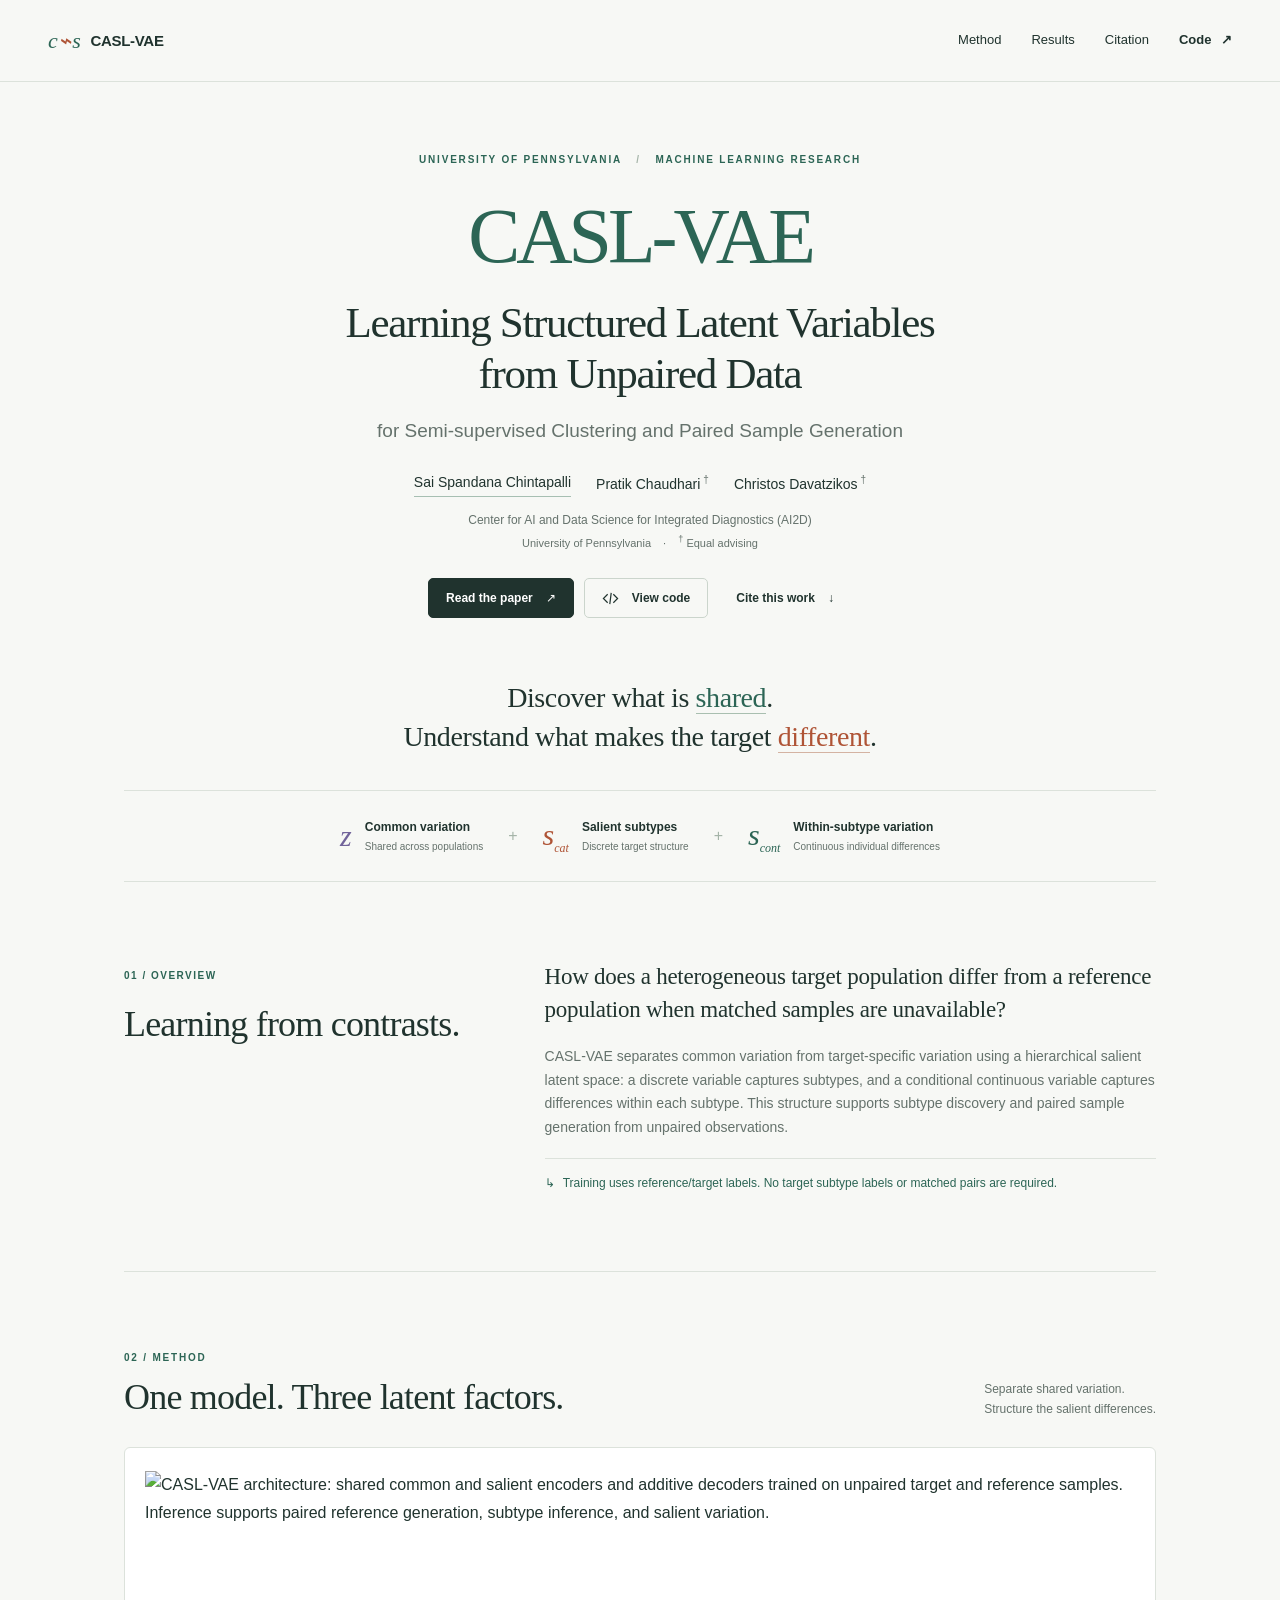
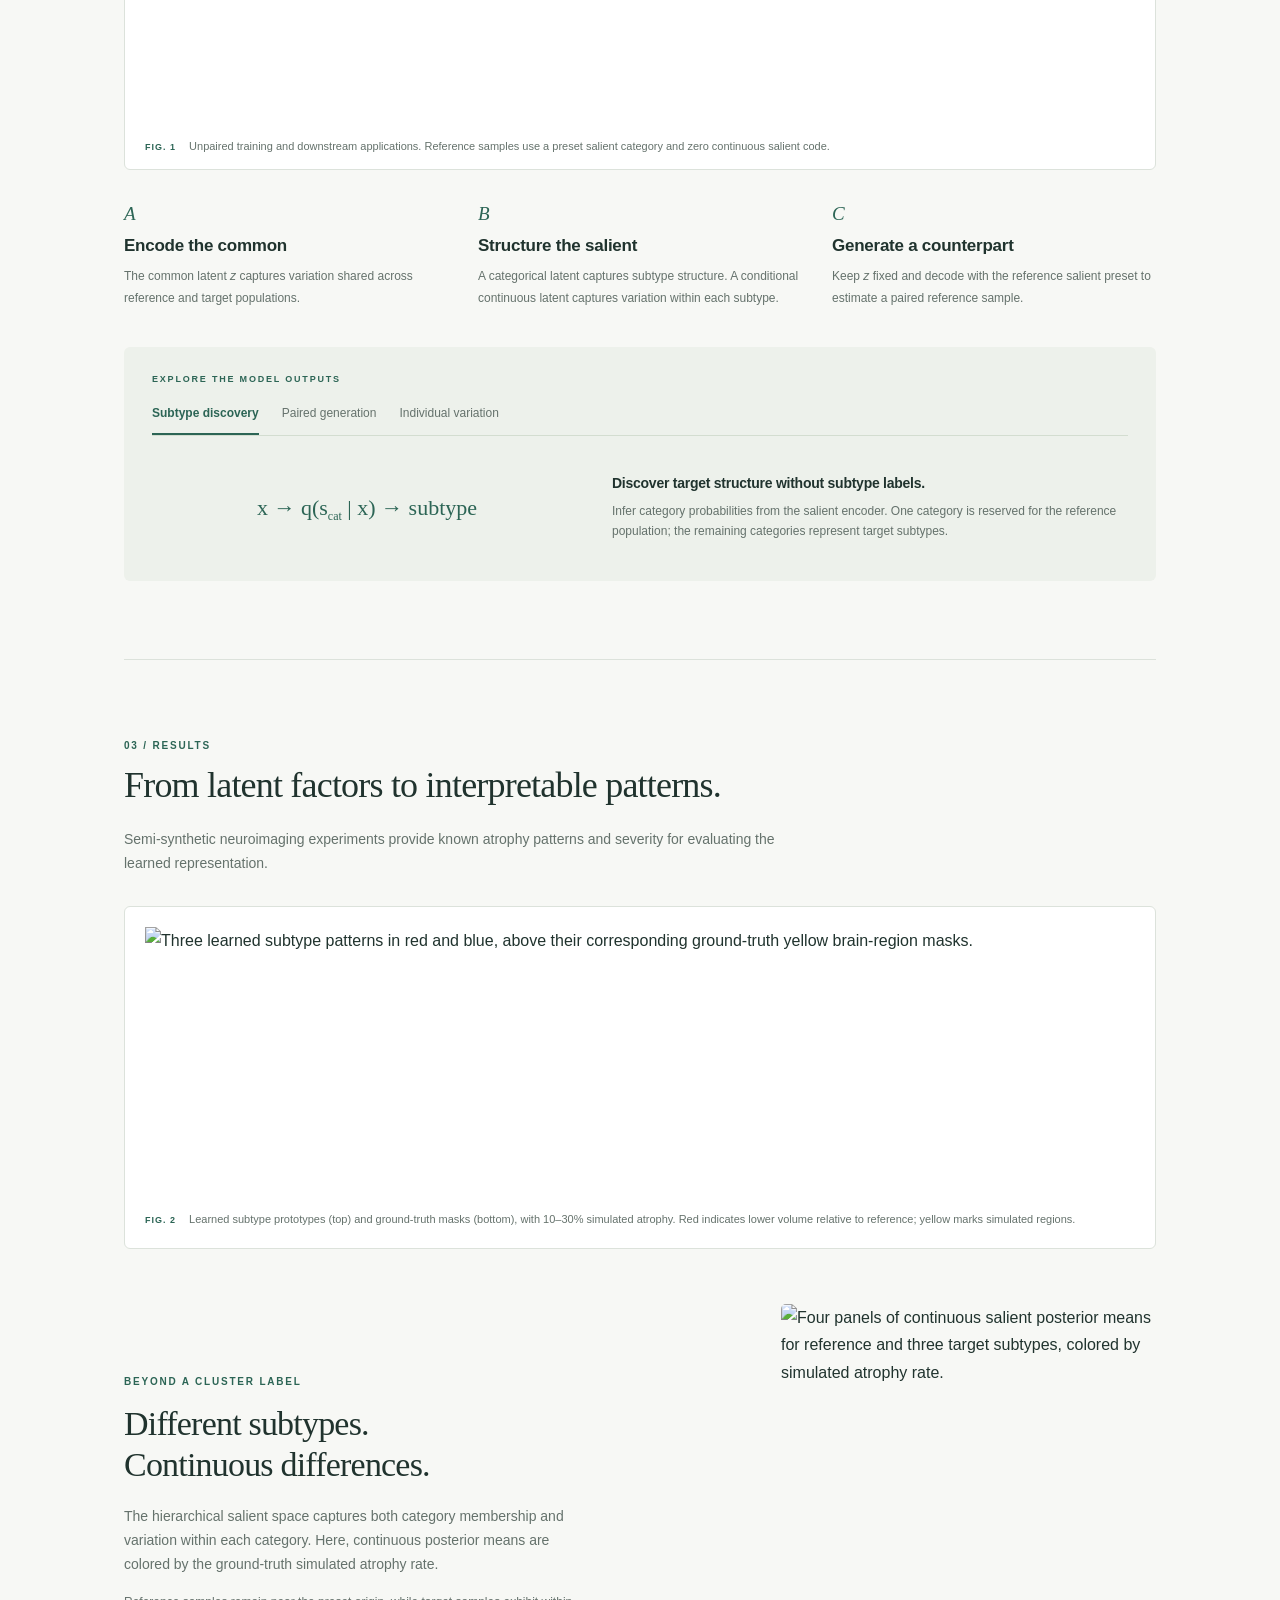
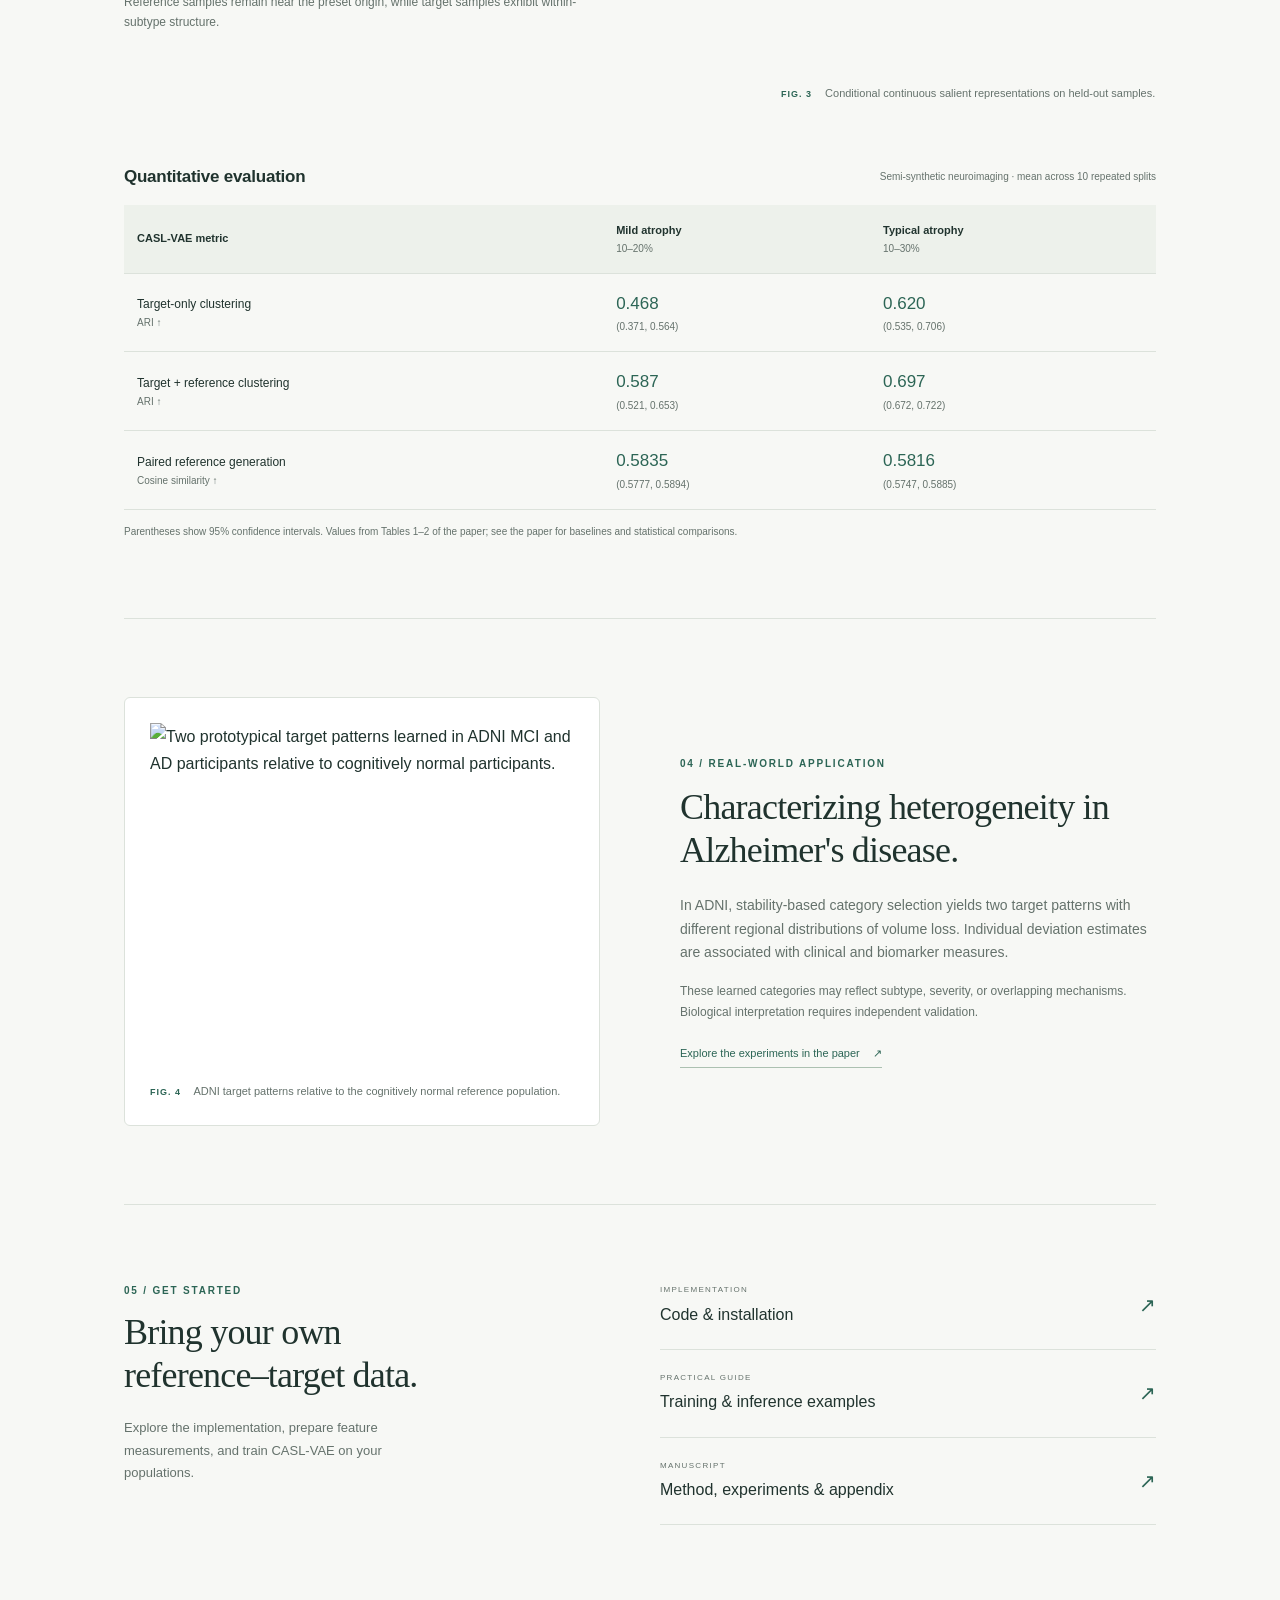
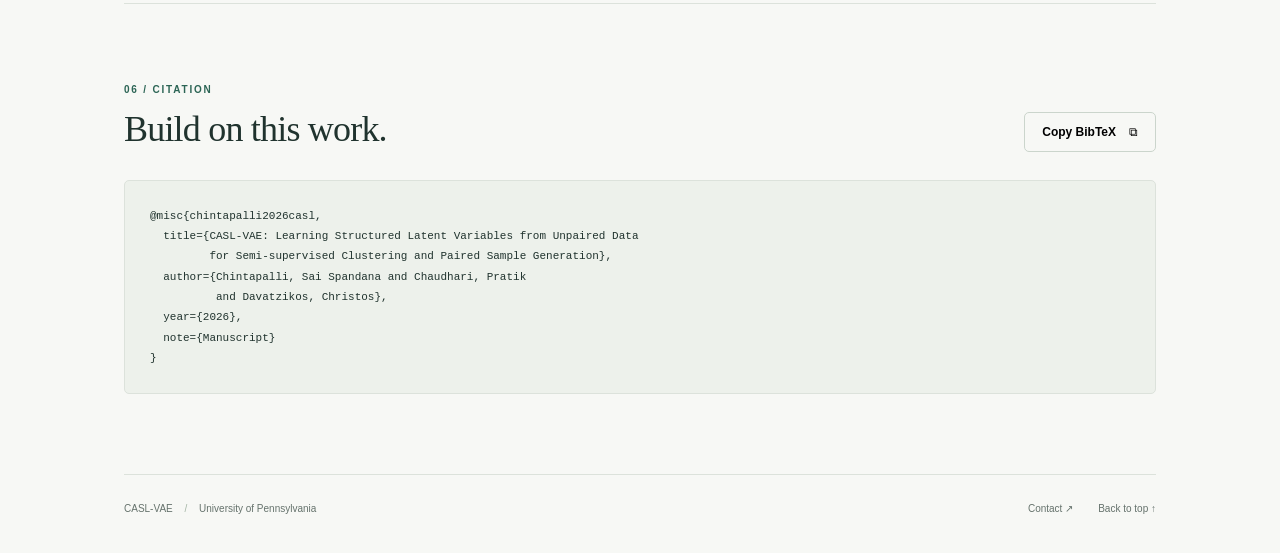
==== caslvae/index.html @ 4eabb33b "Add files via upload" ====
<!doctype html>
<html lang="en">
<head>
  <meta charset="utf-8">
  <meta name="viewport" content="width=device-width, initial-scale=1">
  <meta name="theme-color" content="#f7f8f5">
  <meta name="description" content="CASL-VAE learns common and hierarchical salient factors from unpaired reference–target data for subtype discovery and paired sample generation.">
  <title>CASL-VAE · Structured Latents from Unpaired Data</title>
  <link rel="icon" href="assets/favicon.svg" type="image/svg+xml">
  <link rel="stylesheet" href="style.css">
  <script src="script.js" defer></script>
</head>
<body>
  <a class="skip" href="#overview">Skip to research</a>
  <header class="site-header">
    <a class="wordmark" href="#top" aria-label="CASL-VAE home"><span class="mark" aria-hidden="true">c<span>⌁</span>s</span> CASL-VAE</a>
    <nav aria-label="Main navigation"><a href="#method">Method</a><a href="#results">Results</a><a href="#citation">Citation</a><a class="nav-code" href="https://github.com/SpandanaC-hub/CASLVAE">Code <span aria-hidden="true">↗</span></a></nav>
  </header>
  <main id="top">
    <section class="hero" aria-labelledby="paper-title">
      <p class="eyebrow">UNIVERSITY OF PENNSYLVANIA <span> / </span> MACHINE LEARNING RESEARCH</p>
      <h1 id="paper-title"><span class="title-name">CASL-VAE</span>Learning Structured Latent Variables<br class="wide-break"> from Unpaired Data</h1>
      <p class="subtitle">for Semi-supervised Clustering and Paired Sample Generation</p>
      <p class="authors"><a href="mailto:schinta@engineering.upenn.edu">Sai Spandana Chintapalli</a><span>Pratik Chaudhari<sup>†</sup></span><span>Christos Davatzikos<sup>†</sup></span></p>
      <p class="affiliation">Center for AI and Data Science for Integrated Diagnostics (AI2D)</p>
      <p class="advising">University of Pennsylvania <span>·</span> <sup>†</sup> Equal advising</p>
      <div class="hero-actions"><a class="button primary" href="assets/caslvae-paper.pdf">Read the paper <span aria-hidden="true">↗</span></a><a class="button" href="https://github.com/SpandanaC-hub/CASLVAE"><svg viewBox="0 0 24 24" aria-hidden="true"><path d="m8 6-6 6 6 6m8-12 6 6-6 6m-3-14-2 16"/></svg> View code</a><a class="button citation-link" href="#citation">Cite this work <span aria-hidden="true">↓</span></a></div>
      <p class="hero-takeaway">Discover what is <em>shared</em>.<br>Understand what makes the target <em>different</em>.</p>
      <div class="latent-strip" aria-label="Three complementary latent factors"><div><span class="latent-symbol common">z</span><span>Common variation<small>Shared across populations</small></span></div><span class="strip-plus" aria-hidden="true">+</span><div><span class="latent-symbol category">s<sub>cat</sub></span><span>Salient subtypes<small>Discrete target structure</small></span></div><span class="strip-plus" aria-hidden="true">+</span><div><span class="latent-symbol continuous">s<sub>cont</sub></span><span>Within-subtype variation<small>Continuous individual differences</small></span></div></div>
    </section>

    <section id="overview" class="abstract section">
      <div class="section-label"><span>01 / OVERVIEW</span><h2>Learning from contrasts.</h2></div>
      <div class="abstract-copy"><p class="lead">How does a heterogeneous target population differ from a reference population when matched samples are unavailable?</p><p>CASL-VAE separates common variation from target-specific variation using a hierarchical salient latent space: a discrete variable captures subtypes, and a conditional continuous variable captures differences within each subtype. This structure supports subtype discovery and paired sample generation from unpaired observations.</p><p class="annotation"><span aria-hidden="true">↳</span> Training uses reference/target labels. No target subtype labels or matched pairs are required.</p></div>
    </section>

    <section id="method" class="section method">
      <div class="section-heading"><div><p class="eyebrow">02 / METHOD</p><h2>One model. Three latent factors.</h2></div><p>Separate shared variation.<br>Structure the salient differences.</p></div>
      <figure class="architecture"><img src="assets/caslvae-overview.png" width="1194" height="300" alt="CASL-VAE architecture: shared common and salient encoders and additive decoders trained on unpaired target and reference samples. Inference supports paired reference generation, subtype inference, and salient variation."><figcaption><span>FIG. 1</span> Unpaired training and downstream applications. Reference samples use a preset salient category and zero continuous salient code.</figcaption></figure>
      <div class="method-details"><div><span class="mini-number">A</span><h3>Encode the common</h3><p>The common latent <i>z</i> captures variation shared across reference and target populations.</p></div><div><span class="mini-number">B</span><h3>Structure the salient</h3><p>A categorical latent captures subtype structure. A conditional continuous latent captures variation within each subtype.</p></div><div><span class="mini-number">C</span><h3>Generate a counterpart</h3><p>Keep <i>z</i> fixed and decode with the reference salient preset to estimate a paired reference sample.</p></div></div>
      <div class="applications"><p class="eyebrow">EXPLORE THE MODEL OUTPUTS</p><div class="tabs" role="tablist" aria-label="Model applications"><button id="tab-subtype" role="tab" aria-selected="true" aria-controls="application-panel" data-mode="subtype">Subtype discovery</button><button id="tab-paired" role="tab" aria-selected="false" aria-controls="application-panel" tabindex="-1" data-mode="paired">Paired generation</button><button id="tab-deviation" role="tab" aria-selected="false" aria-controls="application-panel" tabindex="-1" data-mode="deviation">Individual variation</button></div><div id="application-panel" role="tabpanel" aria-labelledby="tab-subtype" tabindex="0"><div class="application-formula" id="application-formula">x → q(s<sub>cat</sub> | x) → subtype</div><div><h3 id="application-title">Discover target structure without subtype labels.</h3><p id="application-copy">Infer category probabilities from the salient encoder. One category is reserved for the reference population; the remaining categories represent target subtypes.</p></div></div></div>
    </section>

    <section id="results" class="section results">
      <div class="section-heading"><div><p class="eyebrow">03 / RESULTS</p><h2>From latent factors to interpretable patterns.</h2></div></div>
      <p class="section-intro">Semi-synthetic neuroimaging experiments provide known atrophy patterns and severity for evaluating the learned representation.</p>
      <figure class="wide-figure"><img loading="lazy" src="assets/semi-synthetic-subtypes.png" width="1194" height="321" alt="Three learned subtype patterns in red and blue, above their corresponding ground-truth yellow brain-region masks."><figcaption><span>FIG. 2</span> Learned subtype prototypes (top) and ground-truth masks (bottom), with 10–30% simulated atrophy. Red indicates lower volume relative to reference; yellow marks simulated regions.</figcaption></figure>
      <div class="result-split"><div class="result-text"><p class="eyebrow">BEYOND A CLUSTER LABEL</p><h3>Different subtypes.<br>Continuous differences.</h3><p>The hierarchical salient space captures both category membership and variation within each category. Here, continuous posterior means are colored by the ground-truth simulated atrophy rate.</p><p class="quiet">Reference samples remain near the preset origin, while target samples exhibit within-subtype structure.</p></div><figure class="latent-figure"><img loading="lazy" src="assets/within-subtype-variation.png" width="549" height="531" alt="Four panels of continuous salient posterior means for reference and three target subtypes, colored by simulated atrophy rate."><figcaption><span>FIG. 3</span> Conditional continuous salient representations on held-out samples.</figcaption></figure></div>
      <div class="metrics-heading"><h3>Quantitative evaluation</h3><p>Semi-synthetic neuroimaging · mean across 10 repeated splits</p></div>
      <div class="table-scroll"><table><caption class="sr-only">CASL-VAE performance in the paper's semi-synthetic neuroimaging experiments</caption><thead><tr><th scope="col">CASL-VAE metric</th><th scope="col">Mild atrophy <small>10–20%</small></th><th scope="col">Typical atrophy <small>10–30%</small></th></tr></thead><tbody><tr><th scope="row">Target-only clustering <span>ARI ↑</span></th><td>0.468 <small>(0.371, 0.564)</small></td><td>0.620 <small>(0.535, 0.706)</small></td></tr><tr><th scope="row">Target + reference clustering <span>ARI ↑</span></th><td>0.587 <small>(0.521, 0.653)</small></td><td>0.697 <small>(0.672, 0.722)</small></td></tr><tr><th scope="row">Paired reference generation <span>Cosine similarity ↑</span></th><td>0.5835 <small>(0.5777, 0.5894)</small></td><td>0.5816 <small>(0.5747, 0.5885)</small></td></tr></tbody></table></div>
      <p class="table-note">Parentheses show 95% confidence intervals. Values from Tables 1–2 of the paper; see the paper for baselines and statistical comparisons.</p>
    </section>

    <section class="clinical section"><div class="clinical-visual"><figure><img loading="lazy" src="assets/adni-subtypes.png" width="495" height="399" alt="Two prototypical target patterns learned in ADNI MCI and AD participants relative to cognitively normal participants."><figcaption><span>FIG. 4</span> ADNI target patterns relative to the cognitively normal reference population.</figcaption></figure></div><div class="clinical-copy"><p class="eyebrow">04 / REAL-WORLD APPLICATION</p><h2>Characterizing heterogeneity in Alzheimer's disease.</h2><p>In ADNI, stability-based category selection yields two target patterns with different regional distributions of volume loss. Individual deviation estimates are associated with clinical and biomarker measures.</p><p class="quiet">These learned categories may reflect subtype, severity, or overlapping mechanisms. Biological interpretation requires independent validation.</p><a class="text-link" href="assets/caslvae-paper.pdf">Explore the experiments in the paper <span aria-hidden="true">↗</span></a></div></section>

    <section id="resources" class="resources section"><div><p class="eyebrow">05 / GET STARTED</p><h2>Bring your own<br>reference–target data.</h2><p>Explore the implementation, prepare feature measurements, and train CASL-VAE on your populations.</p></div><div class="resource-links"><a href="https://github.com/SpandanaC-hub/CASLVAE"><span><small>IMPLEMENTATION</small>Code & installation</span><span aria-hidden="true">↗</span></a><a href="https://github.com/SpandanaC-hub/CASLVAE/blob/main/docs/usage.md"><span><small>PRACTICAL GUIDE</small>Training & inference examples</span><span aria-hidden="true">↗</span></a><a href="assets/caslvae-paper.pdf"><span><small>MANUSCRIPT</small>Method, experiments & appendix</span><span aria-hidden="true">↗</span></a></div></section>

    <section id="citation" class="section citation"><div class="section-heading"><div><p class="eyebrow">06 / CITATION</p><h2>Build on this work.</h2></div><button type="button" class="button" id="copy-citation">Copy BibTeX <span aria-hidden="true">⧉</span></button></div><pre><code id="bibtex">@misc{chintapalli2026casl,
  title={CASL-VAE: Learning Structured Latent Variables from Unpaired Data
         for Semi-supervised Clustering and Paired Sample Generation},
  author={Chintapalli, Sai Spandana and Chaudhari, Pratik
          and Davatzikos, Christos},
  year={2026},
  note={Manuscript}
}</code></pre><p id="copy-status" class="copy-status" role="status" aria-live="polite"></p></section>
  </main>
  <footer><span>CASL-VAE <span class="footer-dot">/</span> University of Pennsylvania</span><a href="mailto:schinta@engineering.upenn.edu">Contact <span aria-hidden="true">↗</span></a><a href="#top">Back to top ↑</a></footer>
</body>
</html>
---- caslvae/style.css ----
@charset "UTF-8";
:root{--bg:#f7f8f5;--ink:#20332e;--muted:#65726c;--line:#dce2db;--teal:#2c6555;--rust:#af5436;--purple:#71639a;--white:#fff;--sans:Inter,"Segoe UI",Arial,sans-serif;--serif:Georgia,"Times New Roman",serif}
*{box-sizing:border-box}html{scroll-behavior:smooth;scroll-padding-top:85px}body{margin:0;background:var(--bg);color:var(--ink);font-family:var(--sans);font-size:16px;line-height:1.7;-webkit-font-smoothing:antialiased}a{color:inherit;text-decoration:none}a:hover{color:var(--teal)}button{font:inherit;cursor:pointer}button,a{-webkit-tap-highlight-color:transparent}a:focus-visible,button:focus-visible,[tabindex]:focus-visible{outline:3px solid var(--rust);outline-offset:5px}img{display:block;max-width:100%;height:auto}figure,p,h1,h2,h3{margin:0}main{max-width:1120px;margin:auto;padding:0 44px}.site-header{height:82px;max-width:1280px;margin:auto;padding:0 48px;display:flex;justify-content:space-between;align-items:center;border-bottom:1px solid var(--line)}.wordmark{display:flex;align-items:center;gap:10px;font-size:15px;font-weight:650;letter-spacing:-.3px}.mark{font:italic 22px var(--serif);color:var(--teal)}.mark span{color:var(--rust);padding:0 1px}.site-header nav{display:flex;gap:30px;align-items:center;font-size:13px}.nav-code{font-weight:600}.nav-code span{margin-left:6px}.hero{text-align:center;padding:70px 0 0}.eyebrow{font-size:10px;font-weight:650;letter-spacing:1.8px;line-height:1.6;color:var(--teal)}.eyebrow span{color:#a5b4a8;padding:0 10px}h1{font-family:var(--serif);font-weight:400;letter-spacing:-1.3px;line-height:1.2;font-size:43px}.title-name{display:block;font-size:78px;letter-spacing:-4px;color:var(--teal);margin:21px 0 14px}.subtitle{font-size:19px;margin:15px auto 24px;color:var(--muted);font-weight:350}.authors{display:flex;justify-content:center;gap:25px;flex-wrap:wrap;font-size:14px}.authors a{border-bottom:1px solid #a7bfb2}.authors sup{color:var(--muted);padding-left:3px;font-size:10px}.affiliation{margin-top:13px;font-size:12px;color:var(--muted)}.advising{font-size:11px;color:var(--muted);margin-top:2px}.advising span{padding:0 9px}.hero-actions{display:flex;justify-content:center;gap:10px;margin-top:26px}.button{display:inline-flex;align-items:center;justify-content:center;gap:13px;background:transparent;border:1px solid #cbd5cc;border-radius:5px;padding:10px 17px;font-size:12px;font-weight:550;line-height:1.5;transition:background .15s,transform .15s}.button:hover{background:#eaf0e9;transform:translateY(-1px)}.button.primary{background:var(--ink);color:white;border-color:var(--ink)}.button.primary:hover{background:var(--teal)}.button svg{width:17px;height:17px;fill:none;stroke:currentColor;stroke-width:1.7}.citation-link{border-color:transparent}.hero-takeaway{font:28px/1.4 var(--serif);margin-top:60px;letter-spacing:-.4px}.hero-takeaway em{font-style:normal;color:var(--teal);border-bottom:1px solid #a9bfb0}.hero-takeaway em:last-child{color:var(--rust);border-color:#d4b3a2}.latent-strip{margin-top:33px;display:flex;justify-content:center;gap:25px;padding:26px 10px;border-top:1px solid var(--line);border-bottom:1px solid var(--line)}.latent-strip>div{display:flex;align-items:center;text-align:left;gap:13px;font-size:12px;font-weight:550}.latent-strip small{display:block;color:var(--muted);font-size:10px;font-weight:400}.latent-symbol{font:italic 30px var(--serif);line-height:1.2}.latent-symbol sub{font-size:12px}.common{color:var(--purple)}.category{color:var(--rust)}.continuous{color:var(--teal)}.strip-plus{color:#a5b4a8;align-self:center;font-weight:300}.section{padding:78px 0;border-bottom:1px solid var(--line)}.abstract{display:grid;grid-template-columns:1fr 1.65fr;gap:50px}.section-label>span{font-size:10px;letter-spacing:1.5px;color:var(--teal);font-weight:650}h2{font:36px/1.2 var(--serif);letter-spacing:-.8px}.section-label h2{margin-top:16px}.abstract-copy>p{margin-bottom:18px;font-size:14px;color:var(--muted)}.abstract-copy .lead{font:23px/1.45 var(--serif);color:var(--ink);letter-spacing:-.25px}.abstract-copy .annotation{font-size:12px;margin-bottom:0;color:var(--teal);padding:14px 0 0;border-top:1px solid var(--line)}.annotation span{margin-right:5px}.section-heading{display:flex;align-items:flex-end;justify-content:space-between;gap:30px;margin-bottom:28px}.section-heading h2{margin-top:10px}.section-heading>p{font-size:12px;color:var(--muted)}.architecture{background:white;border:1px solid var(--line);padding:23px 20px 14px;border-radius:6px}.architecture img{width:100%}figcaption{font-size:11px;color:var(--muted);line-height:1.65;margin-top:17px}figcaption>span{font-size:9px;font-weight:700;letter-spacing:1px;color:var(--teal);margin-right:10px}.method-details{display:grid;grid-template-columns:repeat(3,1fr);gap:30px;padding:33px 0 38px}.mini-number{display:block;color:var(--teal);font:italic 19px var(--serif);margin-bottom:9px}h3{font-weight:550;font-size:17px;line-height:1.4;letter-spacing:-.25px}.method-details p{font-size:12px;line-height:1.8;color:var(--muted);margin-top:8px}.applications{background:#edf1eb;border-radius:6px;padding:25px 28px}.applications>.eyebrow{font-size:9px}.tabs{display:flex;gap:23px;border-bottom:1px solid #d3ddd0;margin-top:16px}.tabs button{background:none;border:0;border-bottom:2px solid transparent;font-size:12px;color:var(--muted);padding:0 0 10px}.tabs button[aria-selected=true]{border-color:var(--teal);color:var(--teal);font-weight:650}#application-panel{display:grid;grid-template-columns:1fr 1.2fr;gap:30px;align-items:center;padding-top:24px;min-height:120px}.application-formula{font:22px/1.5 var(--serif);text-align:center;color:var(--teal)}.application-formula sub{font-size:12px}#application-panel h3{font-size:14px}#application-panel p{font-size:12px;color:var(--muted);margin-top:7px}.section-intro{font-size:14px;color:var(--muted);max-width:660px;margin-top:-7px;margin-bottom:30px}.wide-figure{padding:20px;background:white;border:1px solid var(--line);border-radius:6px}.wide-figure img{width:100%}.result-split{display:grid;grid-template-columns:1fr 1fr;gap:90px;align-items:center;padding:55px 0}.result-text h3{font:34px/1.2 var(--serif);margin:14px 0 20px;letter-spacing:-.8px}.result-text p:not(.eyebrow){font-size:14px;color:var(--muted);margin-top:15px}.quiet{font-size:12px!important}.latent-figure{max-width:375px;justify-self:end}.latent-figure img{border-radius:5px}.metrics-heading{display:flex;justify-content:space-between;align-items:center;gap:20px;margin:8px 0 16px}.metrics-heading p{font-size:10px;color:var(--muted)}.table-scroll{overflow-x:auto}table{border-collapse:collapse;width:100%;font-size:13px;text-align:left;min-width:530px}th,td{padding:16px 13px;border-bottom:1px solid var(--line)}thead th{font-size:11px;font-weight:550;background:#edf1eb}th small,td small{display:block;font-size:10px;color:var(--muted);font-weight:400}tbody th{font-weight:500;font-size:12px}tbody th span{display:block;font-size:10px;color:var(--muted);font-weight:400}td{font-size:17px;color:var(--teal);font-variant-numeric:tabular-nums}.table-note{font-size:10px;color:var(--muted);margin-top:13px}.clinical{display:grid;grid-template-columns:1fr 1fr;gap:80px;align-items:center}.clinical-visual{background:white;border:1px solid var(--line);border-radius:6px;padding:25px}.clinical-visual img{width:100%}.clinical-copy h2{margin:14px 0 22px}.clinical-copy p:not(.eyebrow){font-size:14px;color:var(--muted);margin:16px 0}.text-link{display:inline-block;font-size:11px;border-bottom:1px solid #acc1b1;padding-bottom:4px;color:var(--teal);margin-top:5px}.text-link span{margin-left:10px}.resources{display:grid;grid-template-columns:1fr 1.1fr;gap:85px}.resources h2{margin:12px 0 20px}.resources p:not(.eyebrow){font-size:13px;max-width:330px;color:var(--muted)}.resource-links>a{display:flex;justify-content:space-between;align-items:center;padding:21px 0;border-bottom:1px solid var(--line);font-size:16px;transition:padding .15s}.resource-links>a:hover{padding-left:8px}.resource-links>a:first-child{padding-top:0}.resource-links small{display:block;font-size:8px;letter-spacing:1.3px;color:var(--muted);margin-bottom:4px}.resource-links>a>span:last-child{font-size:20px;color:var(--teal)}pre{white-space:pre;overflow-x:auto;background:#edf1eb;border:1px solid var(--line);border-radius:5px;padding:25px;font:11px/1.85 Consolas,monospace;margin:0}.citation .button{white-space:nowrap}.copy-status{min-height:24px;font-size:11px;color:var(--teal);margin-top:8px}.citation{padding-bottom:48px}footer{max-width:1120px;padding:25px 44px 36px;margin:auto;display:flex;gap:25px;align-items:center;color:var(--muted);font-size:10px}footer>span{margin-right:auto}.footer-dot{padding:0 9px;color:#a4b5a5}.skip{position:absolute;top:-70px;left:15px;background:var(--ink);color:white;padding:10px 15px;z-index:10}.skip:focus{top:8px}.sr-only{position:absolute;width:1px;height:1px;padding:0;margin:-1px;overflow:hidden;clip:rect(0,0,0,0);white-space:nowrap;border:0}
@media(min-width:1500px){.hero{padding-top:90px}}
@media(max-width:850px){main{padding:0 28px}.site-header{padding:0 28px}.hero{padding-top:45px}h1{font-size:35px}.title-name{font-size:67px}.subtitle{font-size:16px}.latent-strip{gap:15px}.latent-strip>div{gap:8px;font-size:11px}.latent-strip small{font-size:9px}.abstract{gap:30px;grid-template-columns:1fr 1.3fr}.section{padding:60px 0}h2{font-size:31px}.result-split{gap:40px}.clinical{gap:35px}.resources{gap:40px}.section-heading>p{display:none}.method-details{gap:20px}footer{padding-left:28px;padding-right:28px}}
@media(max-width:580px){main{padding:0 20px}.site-header{height:66px;padding:0 20px}.site-header nav{gap:18px;font-size:11px}.site-header nav a:first-child{display:none}.wordmark{font-size:13px}.hero>.eyebrow{font-size:8px;letter-spacing:1.1px}.eyebrow span{padding:0 5px}h1{font-size:29px;letter-spacing:-.7px}.wide-break{display:none}.title-name{font-size:60px;letter-spacing:-3px;margin-top:18px}.subtitle{font-size:14px;max-width:300px;margin-bottom:20px}.authors{gap:7px 16px;font-size:12px}.affiliation{font-size:10px;max-width:300px;margin:14px auto 0}.advising{font-size:10px}.hero-actions{gap:7px;flex-wrap:wrap}.button{padding:9px 12px;font-size:11px}.hero-takeaway{font-size:25px;margin-top:40px}.latent-strip{flex-direction:column;align-items:flex-start;padding:22px 25px;gap:15px}.latent-strip>div{font-size:12px;gap:15px}.latent-strip small{font-size:10px}.latent-symbol{width:49px;text-align:center}.strip-plus{display:none}.abstract,.clinical,.resources{grid-template-columns:1fr;gap:27px}.abstract-copy .lead{font-size:21px}.section{padding:46px 0}.section-label h2{margin-top:9px}h2{font-size:29px}.architecture{padding:12px}.architecture img{min-width:650px}.architecture{overflow-x:auto}.architecture figcaption{min-width:260px}.method-details{grid-template-columns:1fr;gap:23px;padding:26px 0}.method-details>div{padding-left:32px;position:relative}.mini-number{position:absolute;left:0;top:0}.method-details h3{font-size:16px}.method-details p{font-size:12px;margin-top:5px}.applications{padding:21px 17px}.tabs{gap:13px}.tabs button{font-size:10px}#application-panel{grid-template-columns:1fr;gap:20px;padding-top:20px}.application-formula{font-size:21px}.result-split{grid-template-columns:1fr;gap:25px;padding:35px 0}.latent-figure{justify-self:center;width:100%;max-width:330px}.result-text h3{font-size:30px}.metrics-heading{display:block}.metrics-heading p{margin-top:5px}.wide-figure{padding:12px}.wide-figure img{min-width:600px}.wide-figure{overflow-x:auto}.wide-figure figcaption{min-width:260px}.clinical-visual{order:2;padding:20px}.clinical-copy{order:1}.clinical-copy h2{margin-bottom:15px}.resources h2 br{display:none}.resources p:not(.eyebrow){max-width:100%}.resource-links>a{font-size:15px;padding:17px 0}.citation .section-heading{gap:10px}.citation h2{font-size:27px}pre{padding:17px;font-size:10px}footer{padding:23px 20px 30px;flex-wrap:wrap;gap:10px 25px}footer>span{flex-basis:100%}figcaption{font-size:10px}.table-note{font-size:10px}}
@media(prefers-reduced-motion:reduce){html{scroll-behavior:auto}*,*::before,*::after{transition:none!important}}
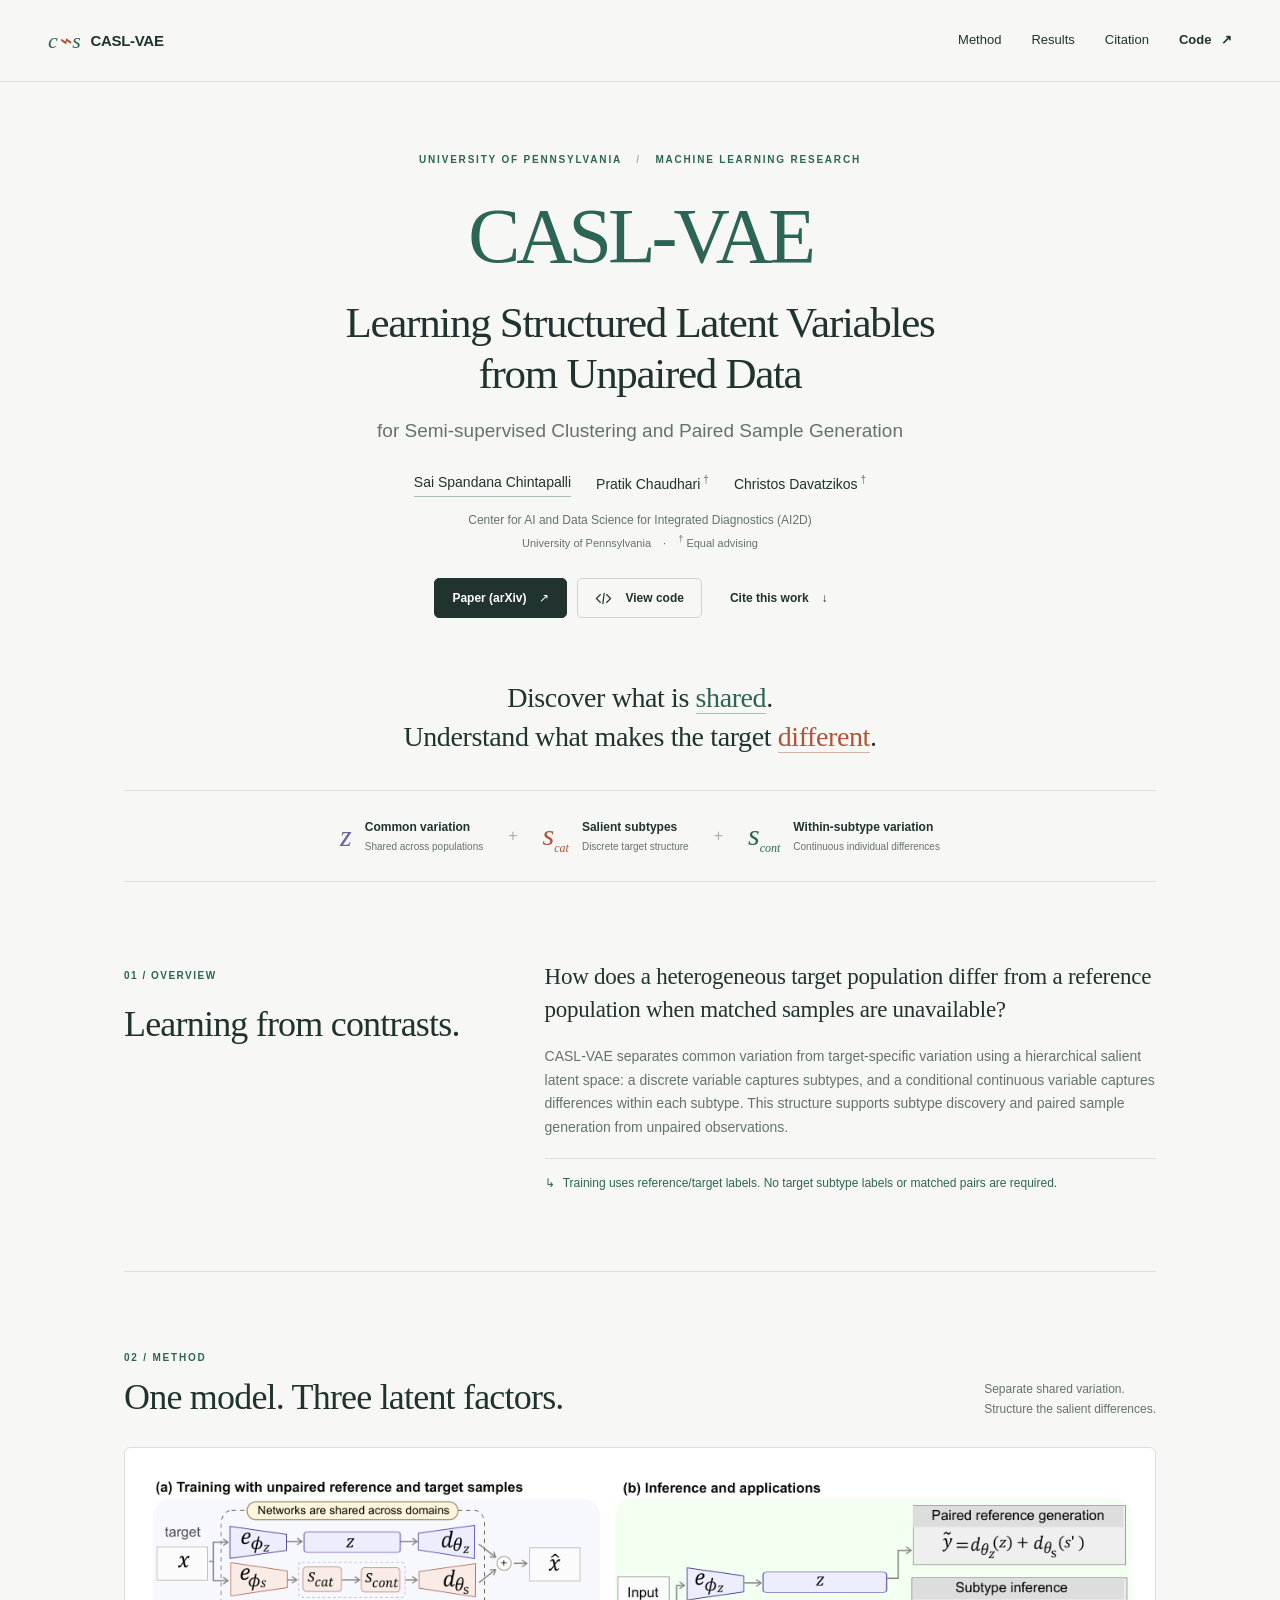
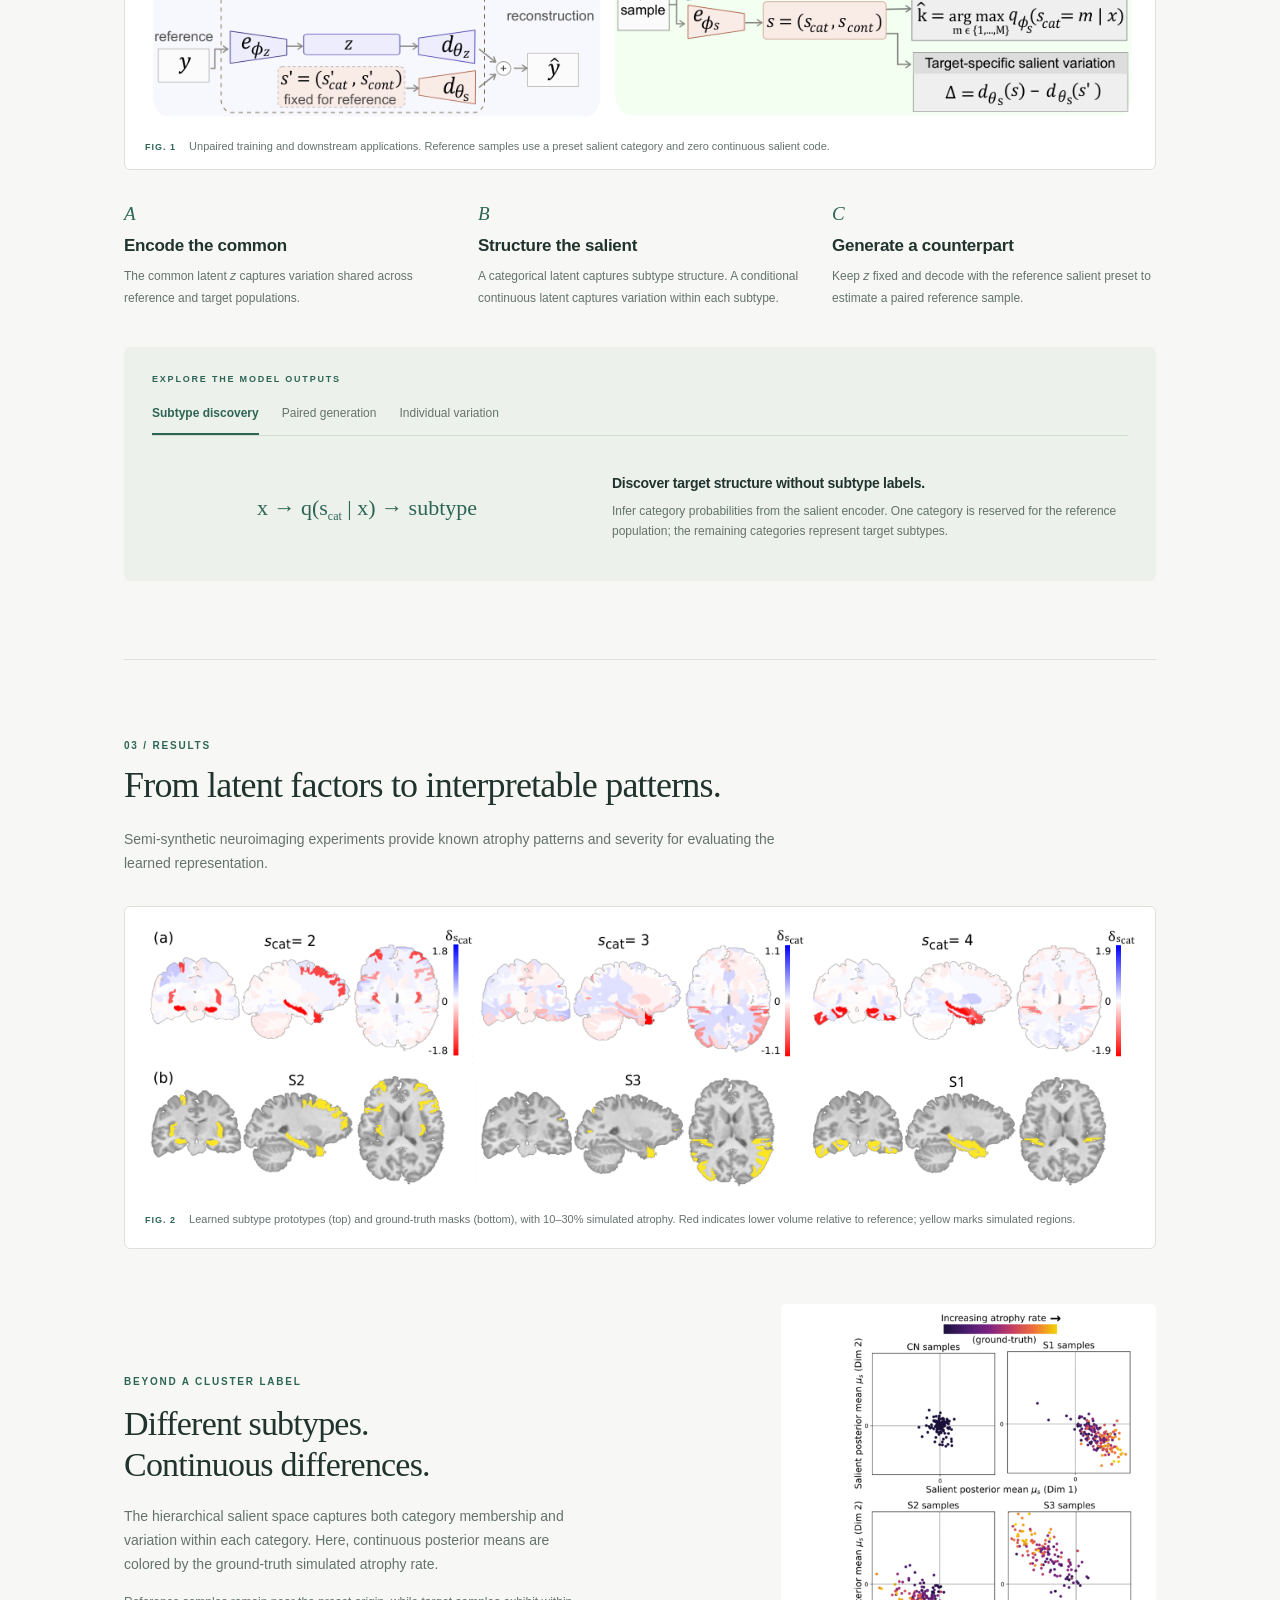
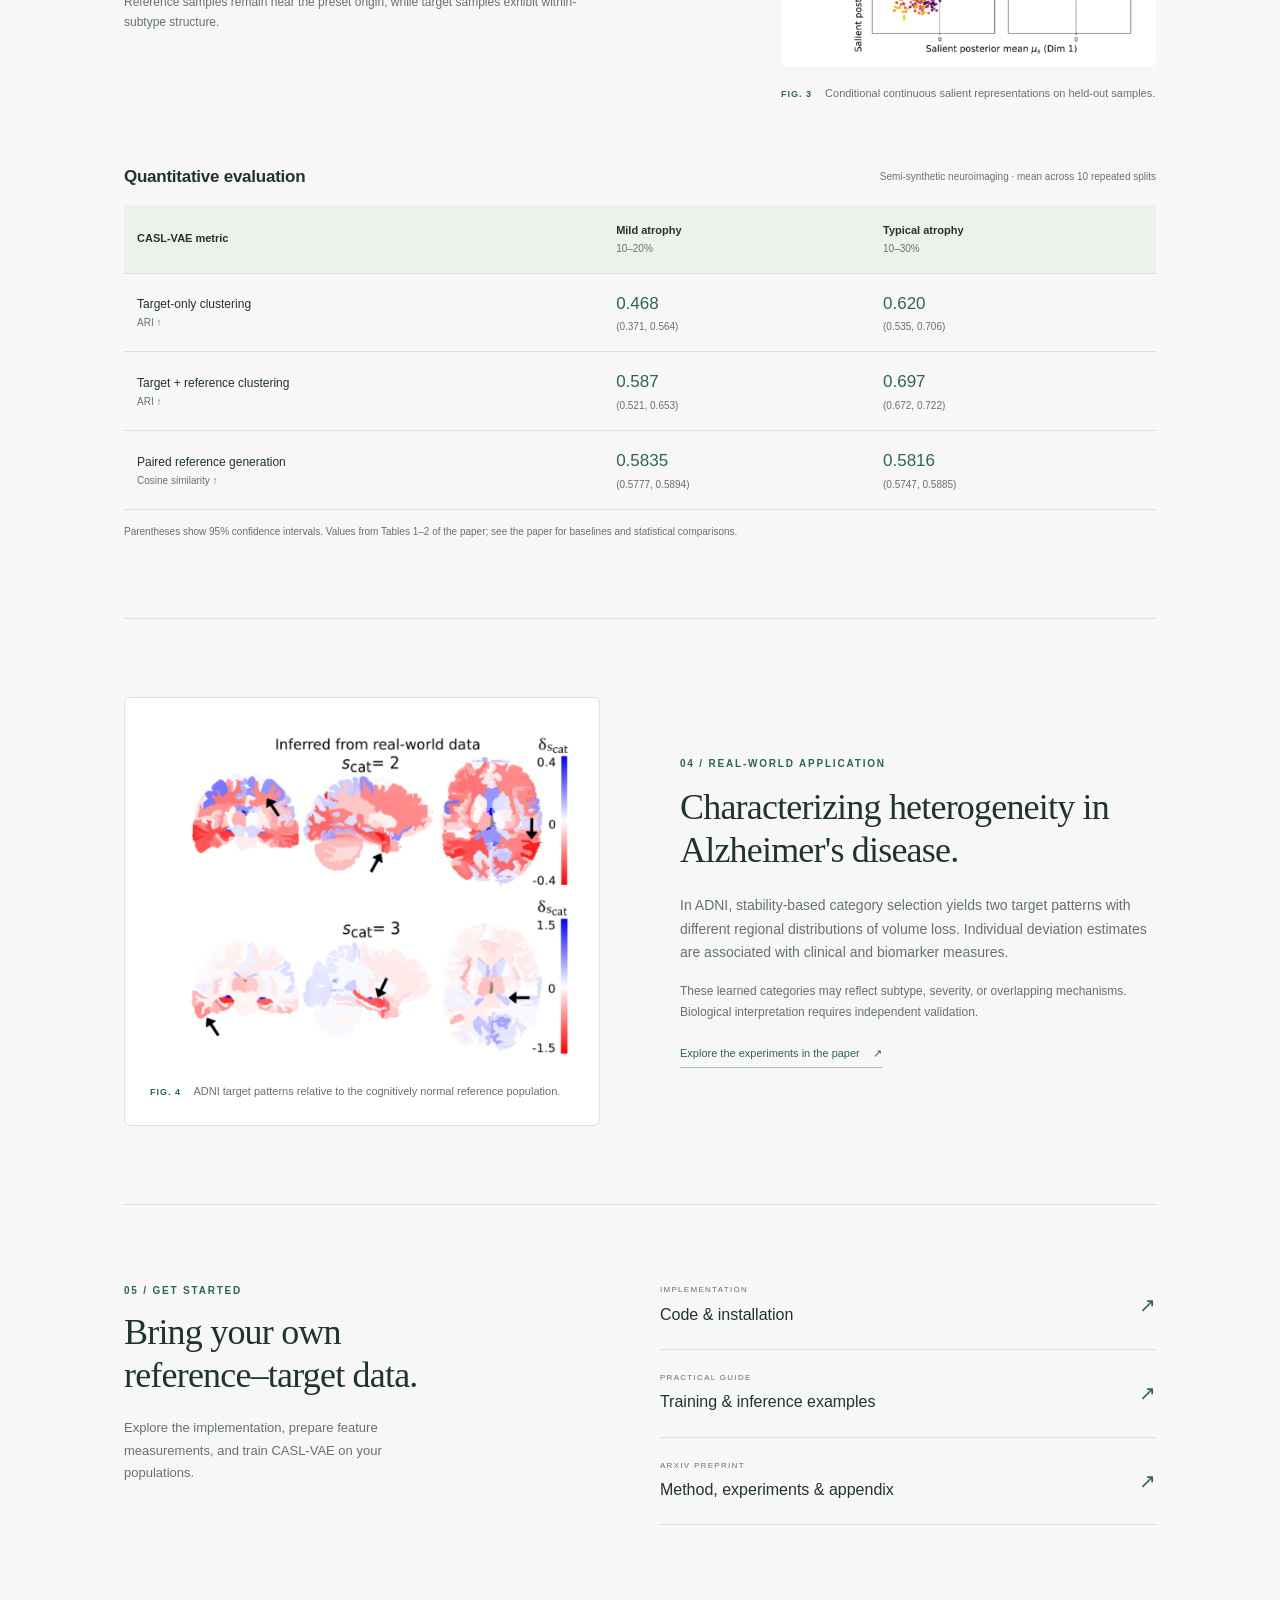
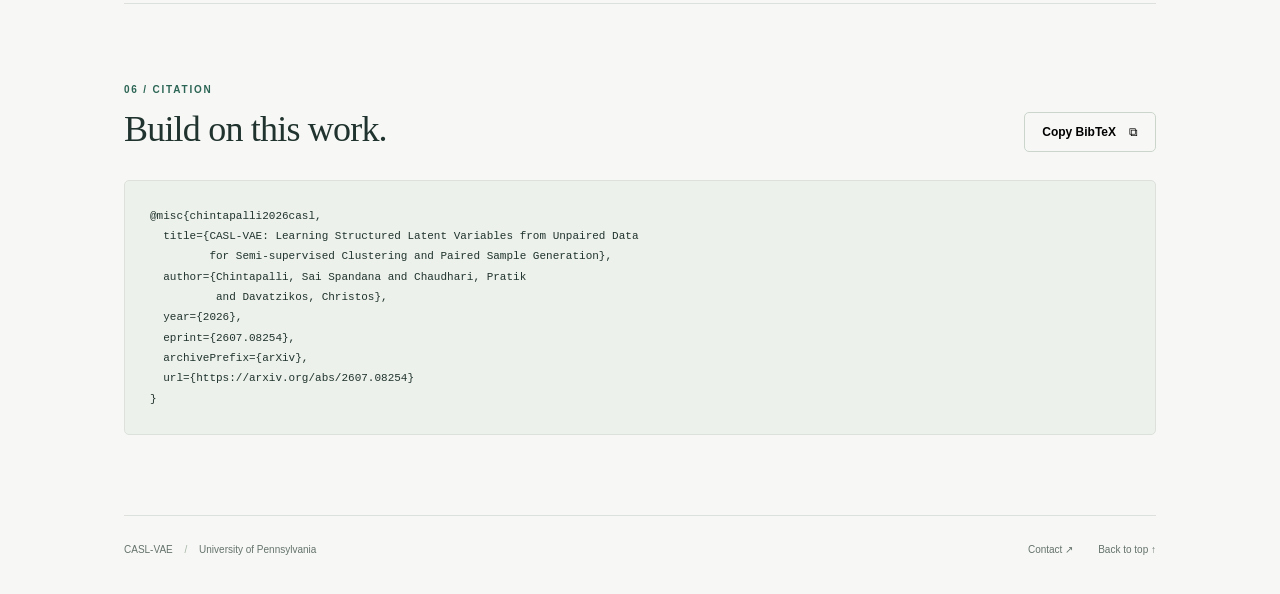
==== commit f1e851a9: "Update links in index.html for paper and code Updated links to the paper and code repository in the " ====
--- a/caslvae/index.html
+++ b/caslvae/index.html
@@ -24,7 +24,7 @@
       <p class="authors"><a href="mailto:schinta@engineering.upenn.edu">Sai Spandana Chintapalli</a><span>Pratik Chaudhari<sup>†</sup></span><span>Christos Davatzikos<sup>†</sup></span></p>
       <p class="affiliation">Center for AI and Data Science for Integrated Diagnostics (AI2D)</p>
       <p class="advising">University of Pennsylvania <span>·</span> <sup>†</sup> Equal advising</p>
-      <div class="hero-actions"><a class="button primary" href="assets/caslvae-paper.pdf">Read the paper <span aria-hidden="true">↗</span></a><a class="button" href="https://github.com/SpandanaC-hub/CASLVAE"><svg viewBox="0 0 24 24" aria-hidden="true"><path d="m8 6-6 6 6 6m8-12 6 6-6 6m-3-14-2 16"/></svg> View code</a><a class="button citation-link" href="#citation">Cite this work <span aria-hidden="true">↓</span></a></div>
+      <div class="hero-actions"><a class="button primary" href="https://arxiv.org/pdf/2607.08254">Paper (arXiv) <span aria-hidden="true">↗</span></a><a class="button" href="https://github.com/SpandanaC-hub/CASLVAE"><svg viewBox="0 0 24 24" aria-hidden="true"><path d="m8 6-6 6 6 6m8-12 6 6-6 6m-3-14-2 16"/></svg> View code</a><a class="button citation-link" href="#citation">Cite this work <span aria-hidden="true">↓</span></a></div>
       <p class="hero-takeaway">Discover what is <em>shared</em>.<br>Understand what makes the target <em>different</em>.</p>
       <div class="latent-strip" aria-label="Three complementary latent factors"><div><span class="latent-symbol common">z</span><span>Common variation<small>Shared across populations</small></span></div><span class="strip-plus" aria-hidden="true">+</span><div><span class="latent-symbol category">s<sub>cat</sub></span><span>Salient subtypes<small>Discrete target structure</small></span></div><span class="strip-plus" aria-hidden="true">+</span><div><span class="latent-symbol continuous">s<sub>cont</sub></span><span>Within-subtype variation<small>Continuous individual differences</small></span></div></div>
     </section>
@@ -51,9 +51,9 @@
       <p class="table-note">Parentheses show 95% confidence intervals. Values from Tables 1–2 of the paper; see the paper for baselines and statistical comparisons.</p>
     </section>
 
-    <section class="clinical section"><div class="clinical-visual"><figure><img loading="lazy" src="assets/adni-subtypes.png" width="495" height="399" alt="Two prototypical target patterns learned in ADNI MCI and AD participants relative to cognitively normal participants."><figcaption><span>FIG. 4</span> ADNI target patterns relative to the cognitively normal reference population.</figcaption></figure></div><div class="clinical-copy"><p class="eyebrow">04 / REAL-WORLD APPLICATION</p><h2>Characterizing heterogeneity in Alzheimer's disease.</h2><p>In ADNI, stability-based category selection yields two target patterns with different regional distributions of volume loss. Individual deviation estimates are associated with clinical and biomarker measures.</p><p class="quiet">These learned categories may reflect subtype, severity, or overlapping mechanisms. Biological interpretation requires independent validation.</p><a class="text-link" href="assets/caslvae-paper.pdf">Explore the experiments in the paper <span aria-hidden="true">↗</span></a></div></section>
+    <section class="clinical section"><div class="clinical-visual"><figure><img loading="lazy" src="assets/adni-subtypes.png" width="495" height="399" alt="Two prototypical target patterns learned in ADNI MCI and AD participants relative to cognitively normal participants."><figcaption><span>FIG. 4</span> ADNI target patterns relative to the cognitively normal reference population.</figcaption></figure></div><div class="clinical-copy"><p class="eyebrow">04 / REAL-WORLD APPLICATION</p><h2>Characterizing heterogeneity in Alzheimer's disease.</h2><p>In ADNI, stability-based category selection yields two target patterns with different regional distributions of volume loss. Individual deviation estimates are associated with clinical and biomarker measures.</p><p class="quiet">These learned categories may reflect subtype, severity, or overlapping mechanisms. Biological interpretation requires independent validation.</p><a class="text-link" href="https://arxiv.org/pdf/2607.08254">Explore the experiments in the paper <span aria-hidden="true">↗</span></a></div></section>
 
-    <section id="resources" class="resources section"><div><p class="eyebrow">05 / GET STARTED</p><h2>Bring your own<br>reference–target data.</h2><p>Explore the implementation, prepare feature measurements, and train CASL-VAE on your populations.</p></div><div class="resource-links"><a href="https://github.com/SpandanaC-hub/CASLVAE"><span><small>IMPLEMENTATION</small>Code & installation</span><span aria-hidden="true">↗</span></a><a href="https://github.com/SpandanaC-hub/CASLVAE/blob/main/docs/usage.md"><span><small>PRACTICAL GUIDE</small>Training & inference examples</span><span aria-hidden="true">↗</span></a><a href="assets/caslvae-paper.pdf"><span><small>MANUSCRIPT</small>Method, experiments & appendix</span><span aria-hidden="true">↗</span></a></div></section>
+    <section id="resources" class="resources section"><div><p class="eyebrow">05 / GET STARTED</p><h2>Bring your own<br>reference–target data.</h2><p>Explore the implementation, prepare feature measurements, and train CASL-VAE on your populations.</p></div><div class="resource-links"><a href="https://github.com/SpandanaC-hub/CASLVAE"><span><small>IMPLEMENTATION</small>Code & installation</span><span aria-hidden="true">↗</span></a><a href="https://github.com/SpandanaC-hub/CASLVAE/blob/main/docs/usage.md"><span><small>PRACTICAL GUIDE</small>Training & inference examples</span><span aria-hidden="true">↗</span></a><a href="https://arxiv.org/pdf/2607.08254"><span><small>ARXIV PREPRINT</small>Method, experiments & appendix</span><span aria-hidden="true">↗</span></a></div></section>
 
     <section id="citation" class="section citation"><div class="section-heading"><div><p class="eyebrow">06 / CITATION</p><h2>Build on this work.</h2></div><button type="button" class="button" id="copy-citation">Copy BibTeX <span aria-hidden="true">⧉</span></button></div><pre><code id="bibtex">@misc{chintapalli2026casl,
   title={CASL-VAE: Learning Structured Latent Variables from Unpaired Data
@@ -61,9 +61,12 @@
   author={Chintapalli, Sai Spandana and Chaudhari, Pratik
           and Davatzikos, Christos},
   year={2026},
-  note={Manuscript}
+  eprint={2607.08254},
+  archivePrefix={arXiv},
+  url={https://arxiv.org/abs/2607.08254}
 }</code></pre><p id="copy-status" class="copy-status" role="status" aria-live="polite"></p></section>
   </main>
   <footer><span>CASL-VAE <span class="footer-dot">/</span> University of Pennsylvania</span><a href="mailto:schinta@engineering.upenn.edu">Contact <span aria-hidden="true">↗</span></a><a href="#top">Back to top ↑</a></footer>
 </body>
 </html>
+
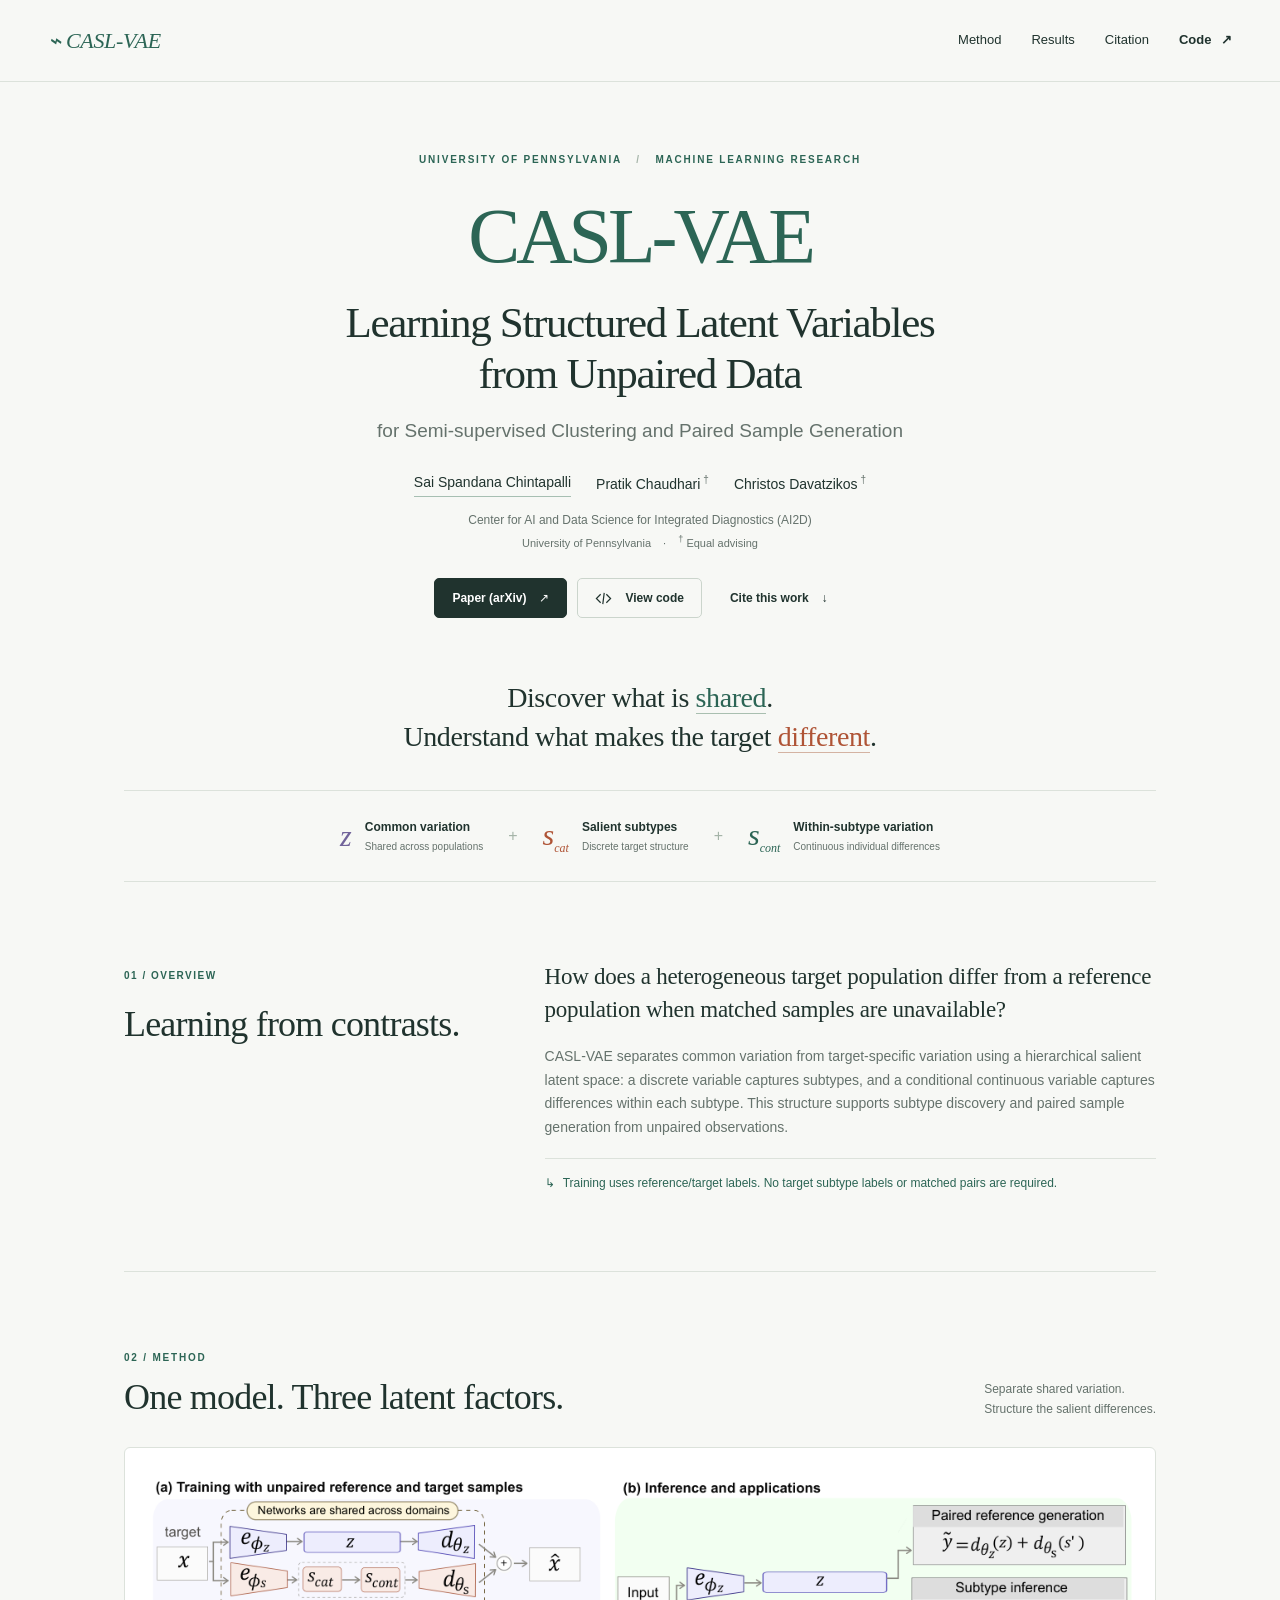
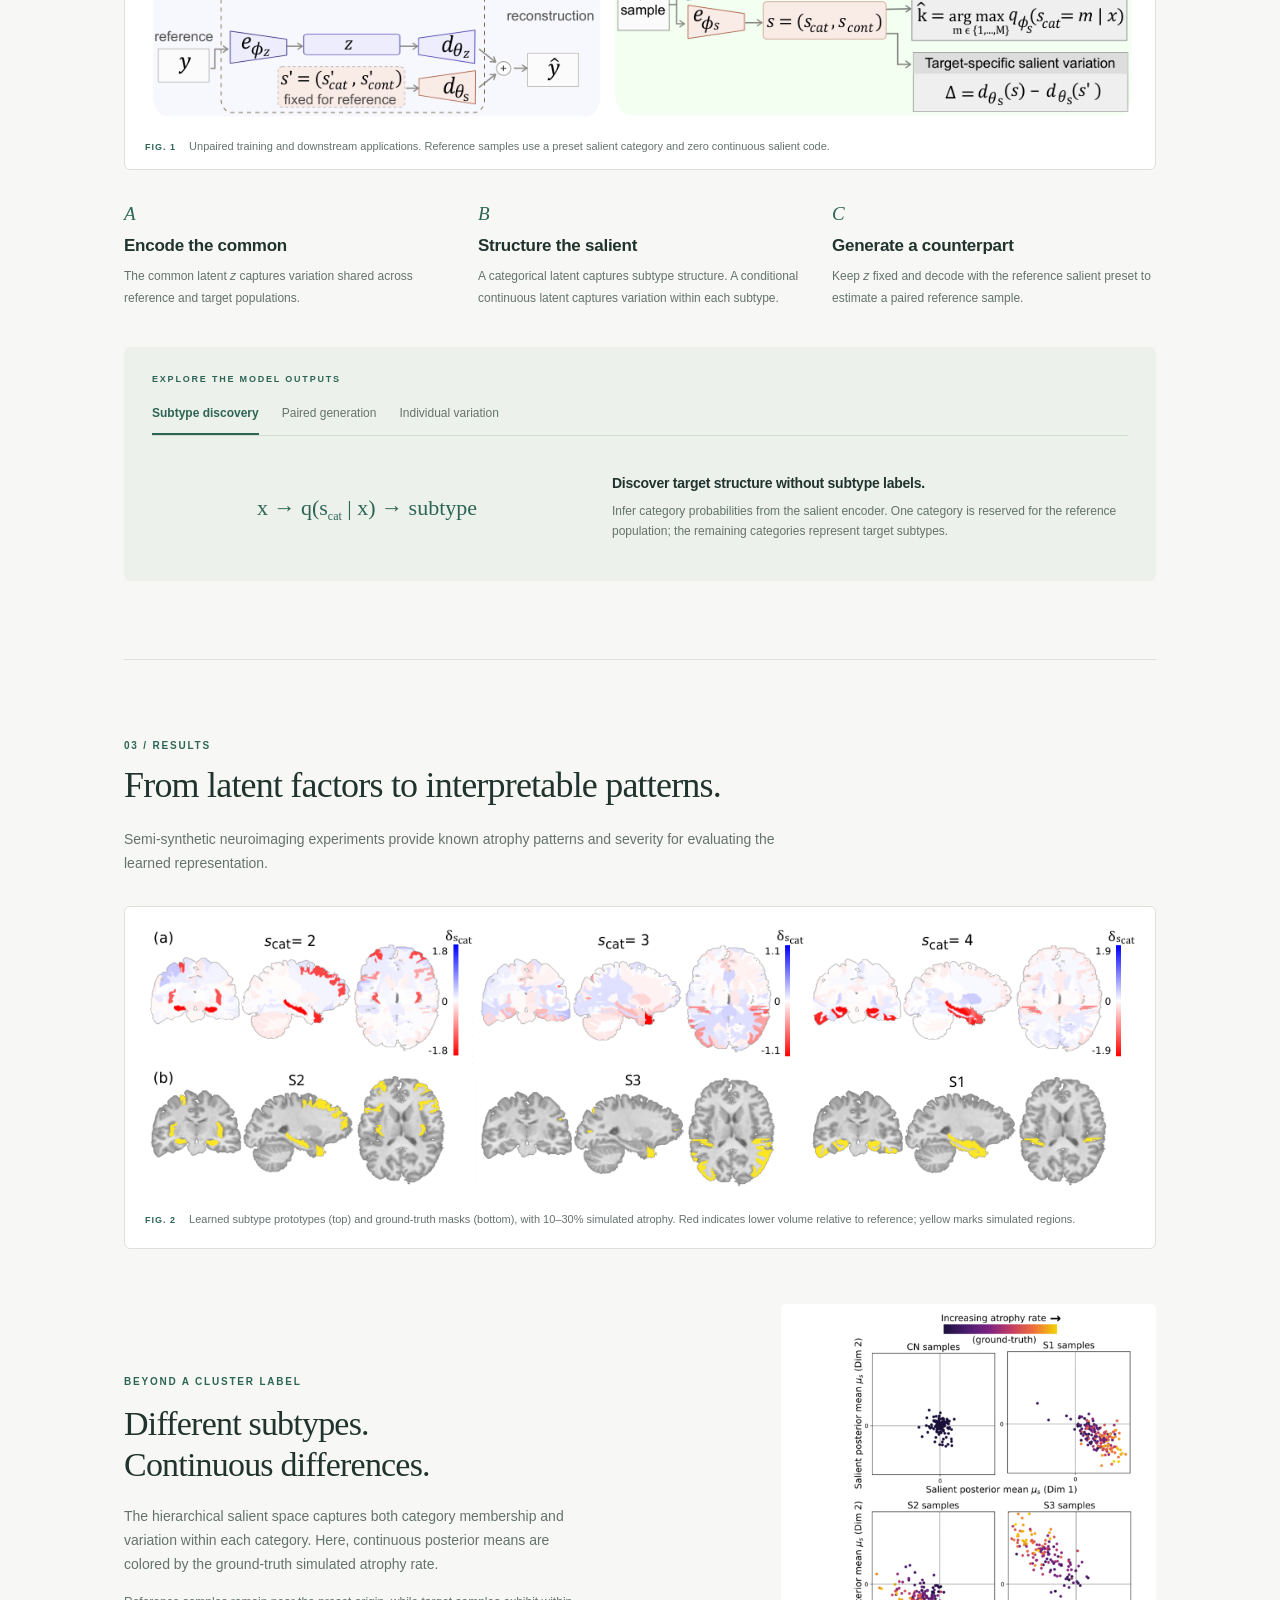
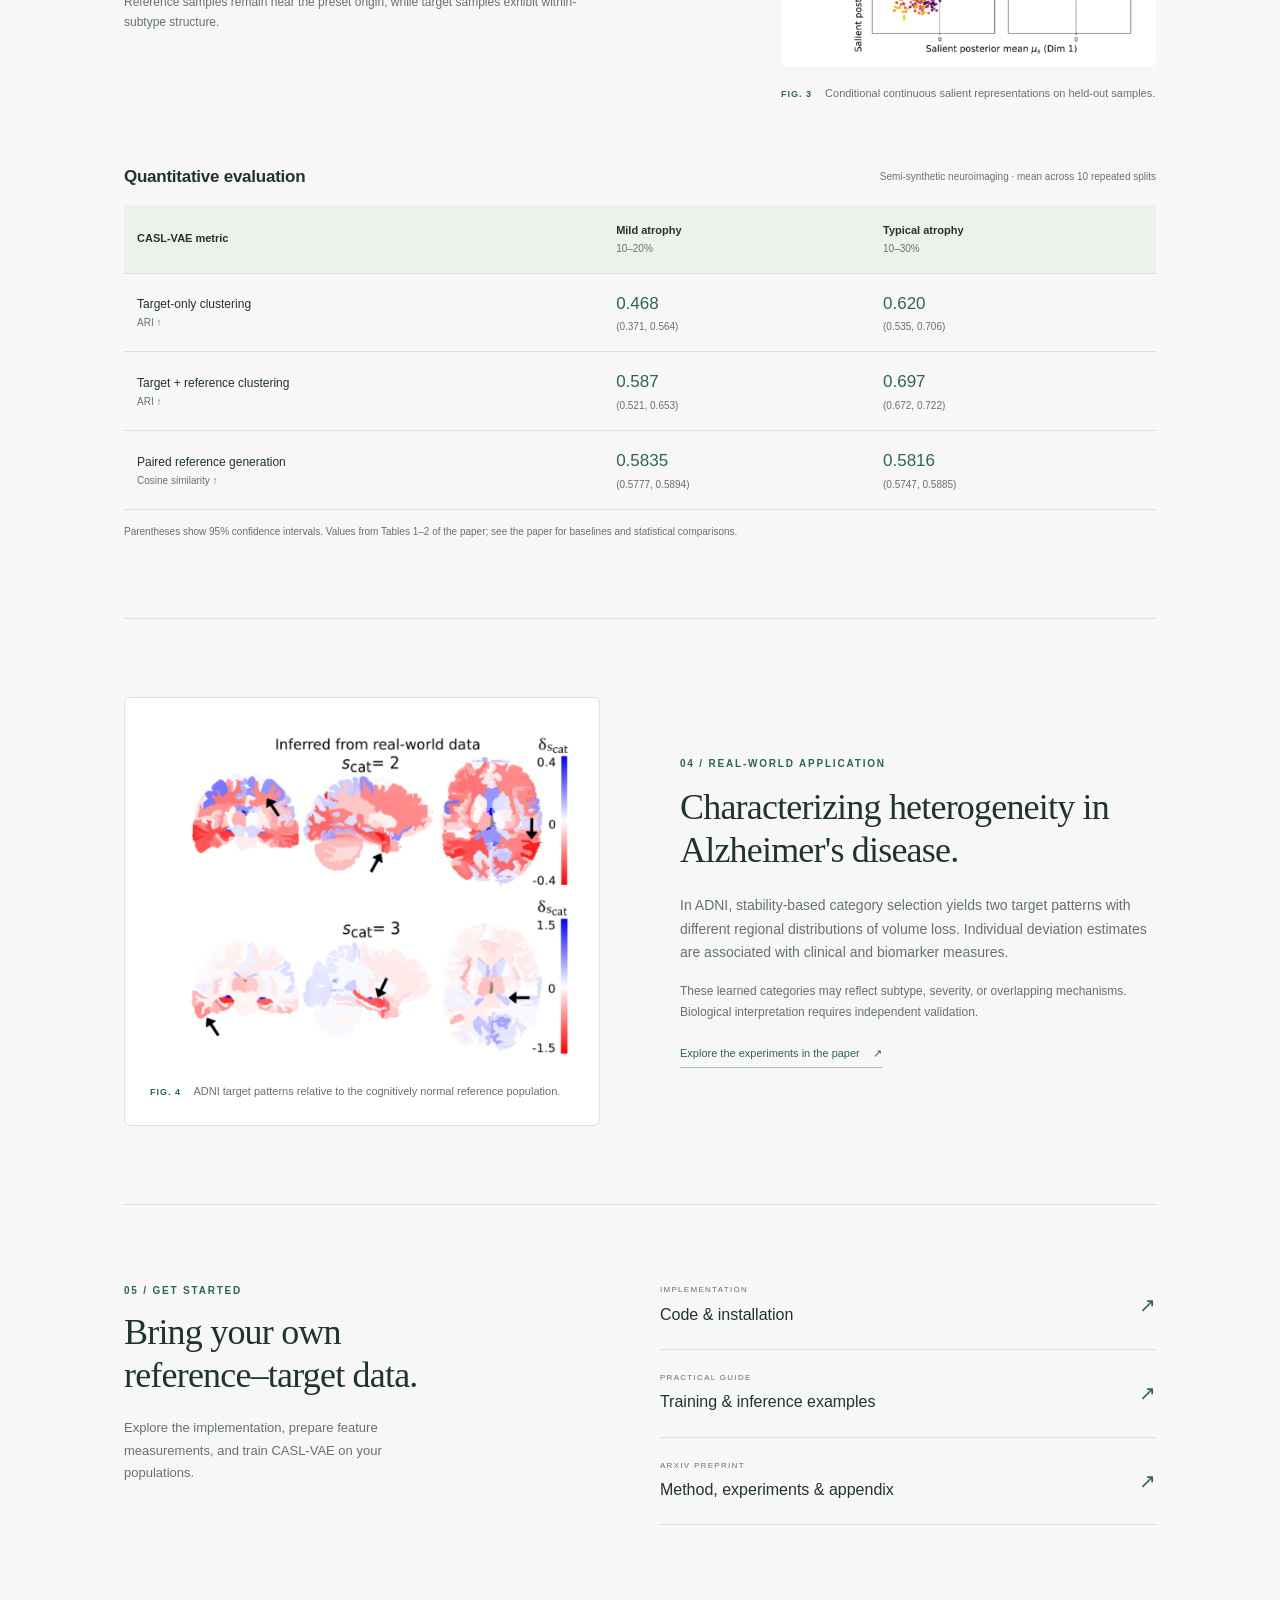
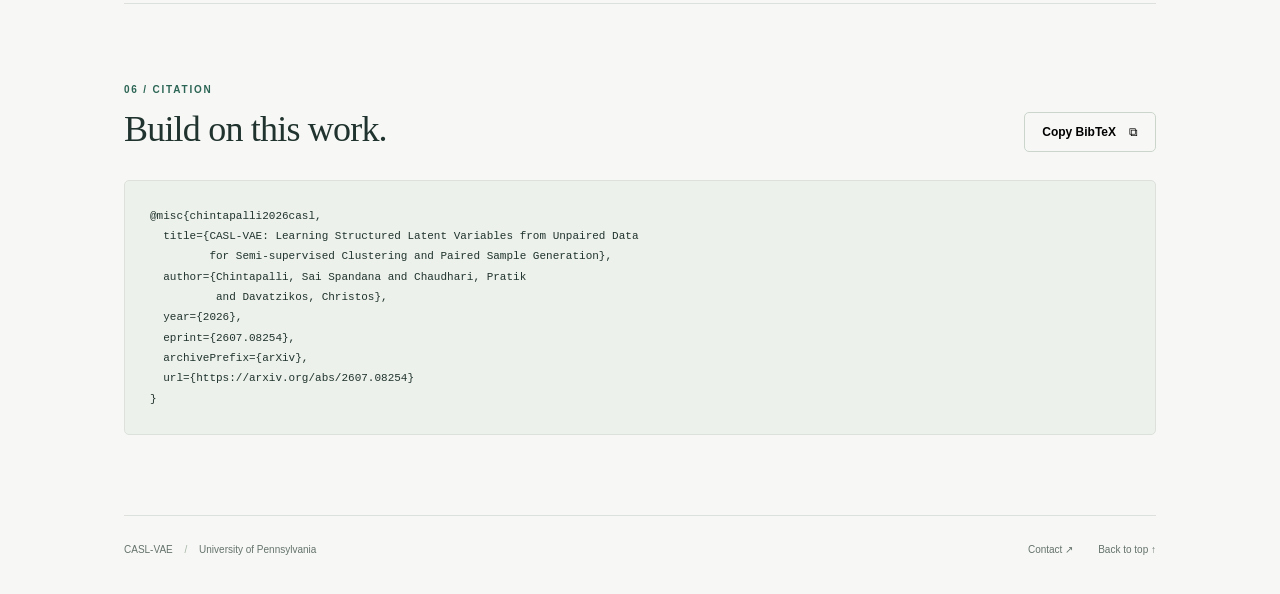
==== commit 2ab29705: "Update wordmark in index.html" ====
--- a/caslvae/index.html
+++ b/caslvae/index.html
@@ -6,14 +6,13 @@
   <meta name="theme-color" content="#f7f8f5">
   <meta name="description" content="CASL-VAE learns common and hierarchical salient factors from unpaired reference–target data for subtype discovery and paired sample generation.">
   <title>CASL-VAE · Structured Latents from Unpaired Data</title>
-  <link rel="icon" href="assets/favicon.svg" type="image/svg+xml">
   <link rel="stylesheet" href="style.css">
   <script src="script.js" defer></script>
 </head>
 <body>
   <a class="skip" href="#overview">Skip to research</a>
   <header class="site-header">
-    <a class="wordmark" href="#top" aria-label="CASL-VAE home"><span class="mark" aria-hidden="true">c<span>⌁</span>s</span> CASL-VAE</a>
+    <a class="wordmark" href="#top" aria-label="CASL-VAE home"><span class="mark" aria-hidden="true">⌁ CASL-VAE</a>
     <nav aria-label="Main navigation"><a href="#method">Method</a><a href="#results">Results</a><a href="#citation">Citation</a><a class="nav-code" href="https://github.com/SpandanaC-hub/CASLVAE">Code <span aria-hidden="true">↗</span></a></nav>
   </header>
   <main id="top">
